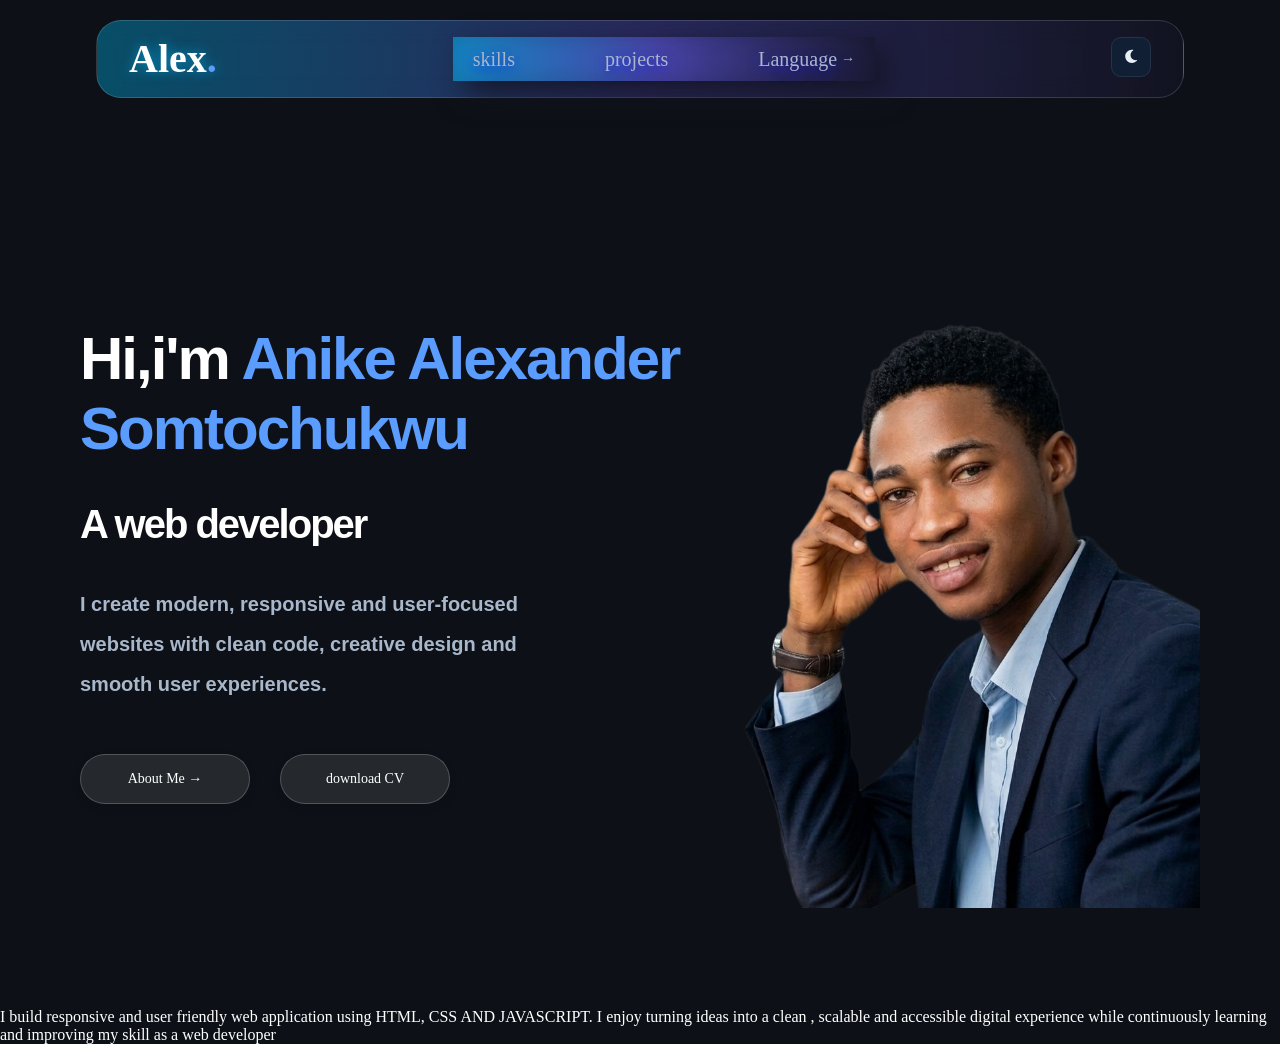
==== index.html @ 9631a53b "Add files via upload" ====
<!DOCTYPE html>
<html lang="en">
<head>
    <meta charset="UTF-8">
    <meta name="viewport" content="width=device-width, initial-scale=1.0">
    <title>Alex portfolio</title>
    <link rel="stylesheet" href="style.css">
</head>

<body>

    <input type="checkbox" id="theme-toggle">
    
    <nav>
     <a href="index.html" class="logo">Alex<b style="color: #5B9CFF;">.</b></a>

     <div  class="nav-link">
      <a href="">skills</a>
      <a href="">projects</a>


       <div class="lang-dropdown">
      <a href="" class="lang-btn">
    Language <span class="arrow">→</span>
      </a>
  <div class="dropdown-content">
    <a href="#en">English</a>
    <a href="#es">Español (Spanish)</a>
    <a href="#fr">Français (French)</a>
    <a href="#de">Deutsch (German)</a>
    <a href="#zh">中文 (Chinese)</a>
    <a href="#ja">日本語 (Japanese)</a>
    <a href="#ar">العربية (Arabic)</a>
    <a href="#pt">Português (Portuguese)</a>
    <a href="#ru">Русский (Russian)</a>
    <a href="#hi">हिन्दी (Hindi)</a>
    <a href="#ag">Argetina</a>
   </div>
    </div>
     </div>
     
      <label for="theme-toggle" class="theme-toggle-label">
    <img src="assets/moon.svg" alt="Toggle Theme" class="theme-icon">
  </label>
    </nav>



    <!--hero section-->

    <section class="hero-section">
        <div class="hero-text">
        <h1>Hi,i'm <span id="myname">Anike Alexander <br>Somtochukwu</span></h1>

        <h3 class="hero-h3">A web developer</h3>
         
        <p class="hero-p">I create modern, responsive and user-focused websites with
           clean code, creative design and smooth user experiences.
        </p>


        <div class="hero-btn">
        <a href="about.html"><button class="about">About Me →</button></a>
        <a href=""><button class="cv">download CV</button></a>
        </div>
        </div>
         <img src="assets/proffessional 1 (1).png" alt="" class="hero-img">
    </section>


    <!---->
    <section>
       <p>I build responsive and user friendly web application
             using HTML, CSS AND JAVASCRIPT. I enjoy turning ideas into a clean , scalable
            and accessible digital experience while continuously learning and
             improving my skill as a web developer
        </p>

    </section>


</body>
</html>
---- style.css ----
* {
    margin: 0%;
    padding: 0%;
    box-sizing: border-box;
}

body {
    font-family: "inter" sans-serif;
    padding: 0%;
    margin: 0%;
    background-color: #08111F;
    padding-top: 120px; 
}



nav {
  position: fixed;
  top: 20px;
  left: 50%;
  transform: translateX(-50%); 
  z-index: 1000; 
 overflow: visible !important; 
  display: flex;
  justify-content: space-between;
  align-items: center;

  width: 85%;
  max-width: 1200px;
  padding: 16px 32px;

  border-radius: 25px;
  background: linear-gradient(
    90deg,
    rgba(0, 194, 255, 0.35) 0%,
    rgba(108, 99, 255, 0.30) 50%,
    rgba(20, 20, 35, 0.80) 100%
  );
  backdrop-filter: blur(12px);
  border: 1px solid rgba(255, 255, 255, 0.15);
}



.nav-link {
    display: flex;
    gap: 50px; 
    
     background: linear-gradient(
    90deg, 
    rgba(0, 194, 255, 0.45) 0%, 
    rgba(108, 99, 255, 0.25) 50%, 
    rgba(20, 20, 35, 0.6) 100% );

  
  backdrop-filter: blur(12px);
  box-shadow: 12px 12px 30px  rgba(20, 20, 35, 0.9)  ;
}

.nav-link a{
    text-decoration: none;
    color: #A9B7CA;
    font-size: 20px;
    font-weight: medium;
    font-family: "inter" sans-serif;
    line-height: 24px;
    padding: 10px 20px; 
    border-radius: 40px;
}

.nav-link a:hover {
    background-color: rgba(0, 0, 255, 0.533);
    transition: 1.0s ;
}

nav a {
    text-decoration: none;
    color: white;
    font-size: 40px;
    font-weight: medium;
    font-family: "inter" sans-serif;
    line-height: 24px;
    text-shadow: 0px 4px 12px rgba(0, 0, 255, 0.533);
}

.logo::after {
  content: '';
  position: absolute;
  bottom: 0;
  left: 0;
  width: 100%;
  height: 2px;
  background-color: #00c2ff; 
  border-radius: 2px;

  transform: scaleX(0);
  transform-origin: bottom right; 
  transition: transform 0.3s ease-out;

}

.logo:hover::after {
  transform: scaleX(1);
  transform-origin: bottom left;
}


.nav-link a::after {
  content: '';
  position: absolute;
  bottom: 0;
  left: 0;
  width: 100%;
  height: 2px;
  background-color: #00c2ff; 
  border-radius: 2px;

  transform: scaleX(0);
  transform-origin: bottom right; 
  transition: transform 0.3s ease-out;
}


.nav-link a:hover::after {
  transform: scaleX(1);
  transform-origin: bottom left;
}

.nav-link a:hover {
  color: #ffffff;
}


nav img:hover{
    
    cursor: pointer;
}



.lang-dropdown {
  position: relative;
  display: inline-block;
  padding-bottom: 10px;
  margin-bottom: -10px;
}

.lang-btn {
  
  color: #a9b7ca;
  font-size: 16px;
  font-weight: 500;
  cursor: pointer;
  padding: 0;
  font-family: inherit;
  display: flex;
  align-items: center;
  gap: 4px;
}

.lang-dropdown:hover .lang-btn {
  color: #ffffff;
}


.arrow {
  font-size: 14px;
  transition: transform 0.2s ease;
}

.lang-dropdown:hover .arrow {
  transform: rotate(90deg);
}


.dropdown-content {
  display: none;
  position: absolute;
  top: 100%;
  left: 50%;
  transform: translateX(-50%);
  min-width: 150px;
  max-height: 300px;
  overflow-y: auto;
  
  background: #141423; 
  background: rgba(20, 20, 35, 0.95);
  backdrop-filter: blur(12px);
  border: 1px solid rgba(255, 255, 255, 0.15);
  border-radius: 12px;
  padding: 8px 0;
  box-shadow: 0 10px 25px rgba(0, 0, 0, 0.5);
  z-index: 9999; scrollbar-width:thin;
}


.lang-dropdown:hover .dropdown-content {
  display: block;
}


.dropdown-content a {
  color: #a9b7ca;
  padding: 8px 16px;
  text-decoration: none;
  display: block;
  font-size: 14px;
  white-space: nowrap;
}

.dropdown-content a:hover {
  background: rgba(0, 194, 255, 0.2);
  color: #ffffff;
}

input{
  display: none;
}

/* --- about backgroud color change --- */
:root {
  --bg-color: #0d1117;
  --text-color: #ffffff;
  --logo-color: #ffffff;
  --nav-text: #a9b7ca;
  --hero-p-color: #a9b7ca;
   --hero-imglight:display:none; 
  --img:url(url(../../Pictures/generated.jfif))
  --nav-bg: linear-gradient(90deg, rgba(0, 194, 255, 0.35) 0%, rgba(108, 99, 255, 0.30) 50%, rgba(20, 20, 35, 0.80) 100%);
  --border-color: rgba(255, 255, 255, 0.15);
  --btn-bg: rgba(255, 255, 255, 0.1);
  --btn-border: rgba(255, 255, 255, 0.2);
  --text-glow: 0 0 12px rgba(0, 194, 255, 0.6);
}

/* Light Mode Overrides */
body:has(#theme-toggle:checked) {
  --bg-color: #f4f7fc;
  --text-color: #0f172a;           
  --logo-color: #0f172a;           
  --nav-text: #f6f9fd; 
  --h1-color:#0f172a;  
  --hero-p-color:#1E293B; 
  --hero-imglight:display:block;       
  --nav-bg: linear-gradient(90deg, rgba(0, 194, 255, 0.25) 0%, rgba(108, 99, 255, 0.20) 50%, rgba(255, 255, 255, 0.70) 100%);
  --border-color: rgba(0, 194, 255, 0.3);
  --btn-bg:#0f172a;
  
  --btn-border: rgba(0, 0, 0, 0.15);
  --text-glow: none;              
}


body {
  background-color: var(--bg-color);
  color: var(--text-color);
  transition: background-color 0.3s ease, color 0.3s ease;
}

.logo {
  color: var(--logo-color) !important;
  font-weight: 700;
  text-shadow: var(--text-glow);
  text-decoration: none;
  transition: color 0.3s ease;
}

.nav-link a, .lang-btn {
  color: var(--nav-text) !important;
  font-weight: 500;
  transition: color 0.3s ease;
}

.nav-link a:hover, .lang-btn:hover {
  color: #00c2ff !important;
}






/*hero section*/


.hero-section {
    padding: 100px 80px;
   display: flex;
   justify-content: space-between;
   align-items: center;
}

h1 {
    width: 100%;
    color: var(--h1-color) !important;
    color: white;
    font-family: "inter", sans-serif;
    font-size: 60px;
    font-weight: bolder;
    line-height: 70px;
    letter-spacing: -2px;
}

.hero-h3 {
    width: 100%;
    color: var(--text-color) !important;
    font-family: "inter", sans-serif;
    font-size: 40px;
    font-weight: 600;
    line-height: 20px;
    letter-spacing: -2px;
    margin-top: 50px;

}

#myname {
  color:#5B9CFF;
  opacity: 100%;
}

.hero-p {
    width: 90%;
    max-width: 500px;
    color: var(--hero-p-color) !important;
    color: #A9B7CA;
    font-family: "inter", sans-serif;
    font-size: 20px;
    font-weight: 600;
    line-height: 40px;
    margin-bottom: 50px;
    margin-top: 50px; 
}

.about {
  background: var(--btn-bg);
  color: var(--text-color);
  border: 1px solid var(--btn-border);
  padding: 10px 20px;
  border-radius: 25px;
  font-family: inherit;
  font-size: 14px;
  font-weight: 500;
  cursor: pointer;
  box-shadow: 0 4px 12px rgba(0, 0, 0, 0.05);
  transition: all 0.3s ease;
  width: 170px; height: 50px;
  
}

.cv {
  background: var(--btn-bg);
  color: var(--text-color);
  border: 1px solid var(--btn-border);
  padding: 10px 20px;
  border-radius: 25px;
  font-family: inherit;
  font-size: 14px;
  font-weight: 500;
  cursor: pointer;
  box-shadow: 0 4px 12px rgba(0, 0, 0, 0.05);
  transition: all 0.3s ease;
  width: 170px; height: 50px;
}

.hero-btn {
  display: flex;
  gap:30px;
}

.about:hover, .cv:hover {
  border-color: #00c2ff;
  transform: translateY(-4px);
}

.hero-img {
  max-width: 90%;
  width: 500px;
  height: auto;
  background:transparent;
   animation: fadeInRight 0.8s ease-out 0.3s forwards, float 5s ease-in-out infinite 1.1s;
  opacity: 0; 
  
}


.hero-text {
  animation: fadeInUp 0.8s ease-out forwards;
}


@keyframes fadeInUp {
  from {
    opacity: 0;
    transform: translateY(20px);
  }
  to {
    opacity: 1;
    transform: translateY(0);
  }
}

@keyframes fadeInRight {
  from {
    opacity: 0;
    transform: translateX(30px);
  }
  to {
    opacity: 1;
    transform: translateX(0);
  }
}


@keyframes float {
  0%, 100% {
    transform: translateY(0px);
  }
  50% {
    transform: translateY(-10px);
  }
}
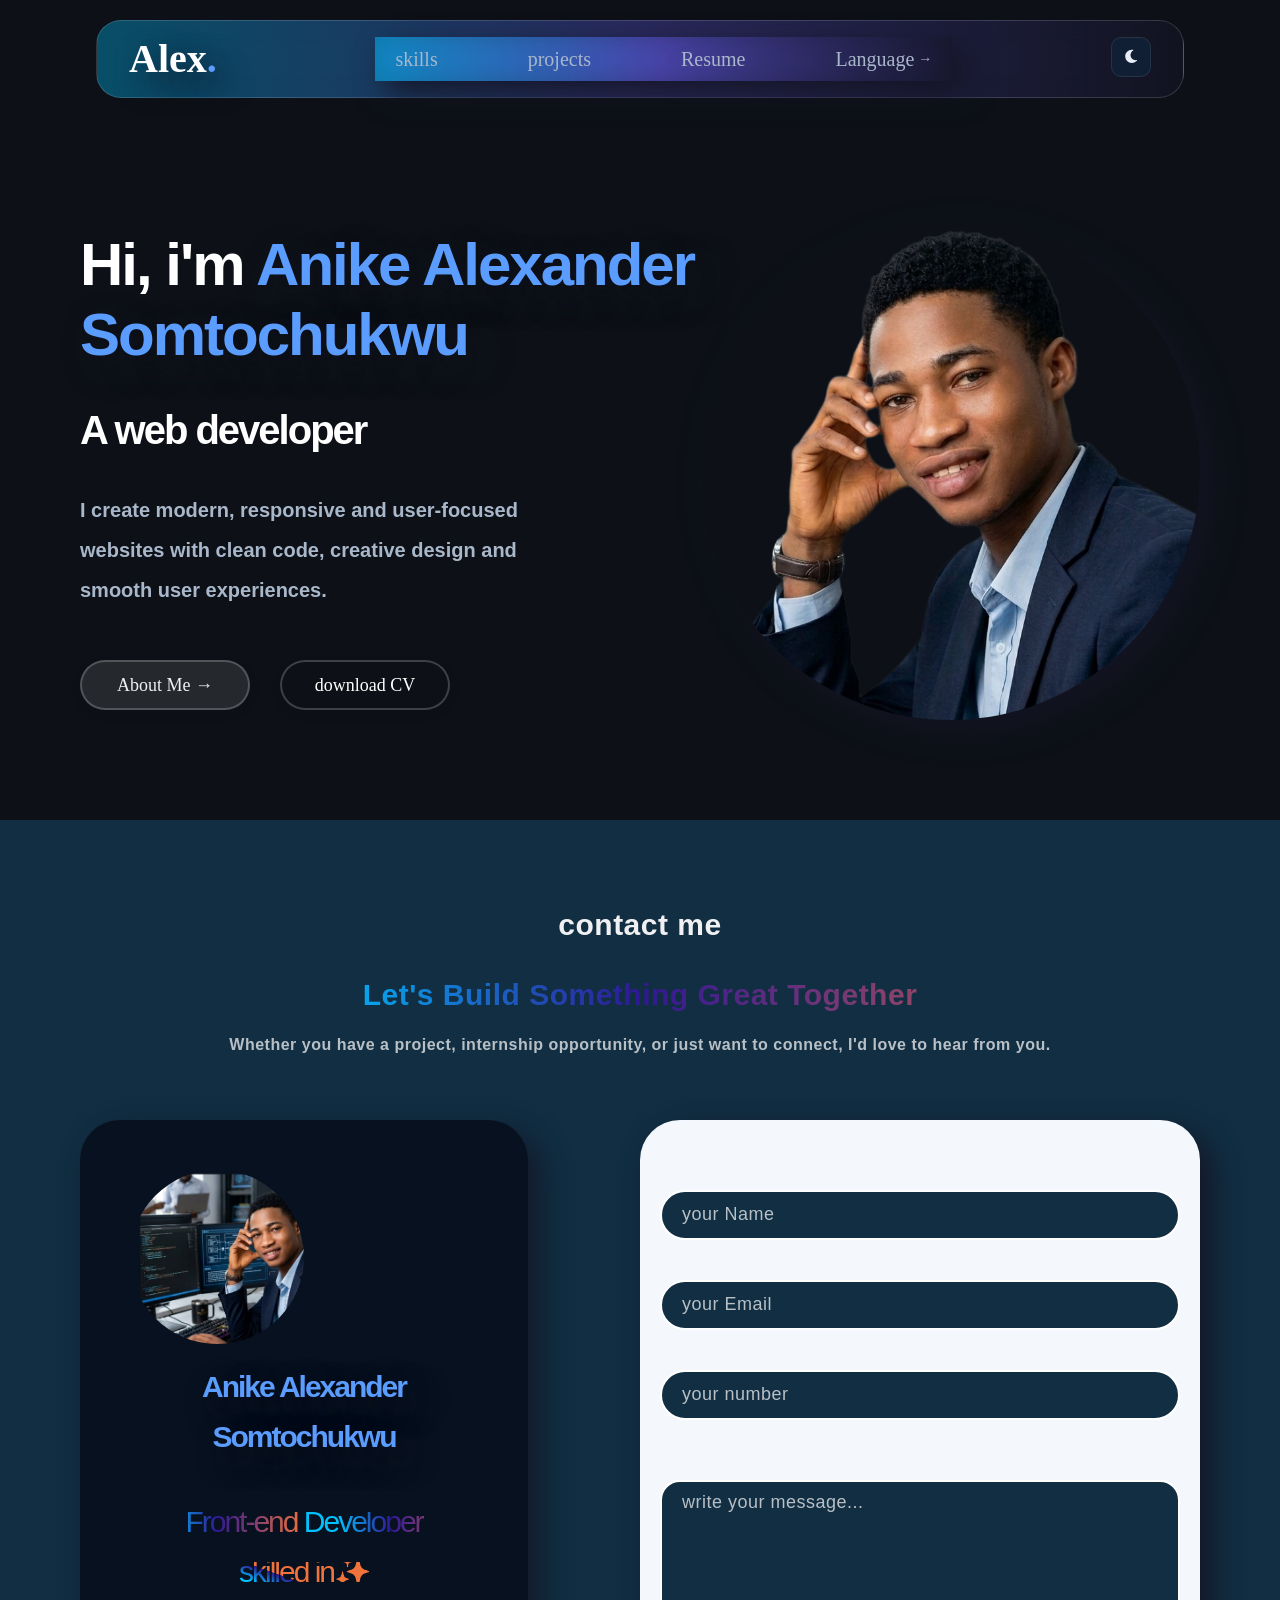
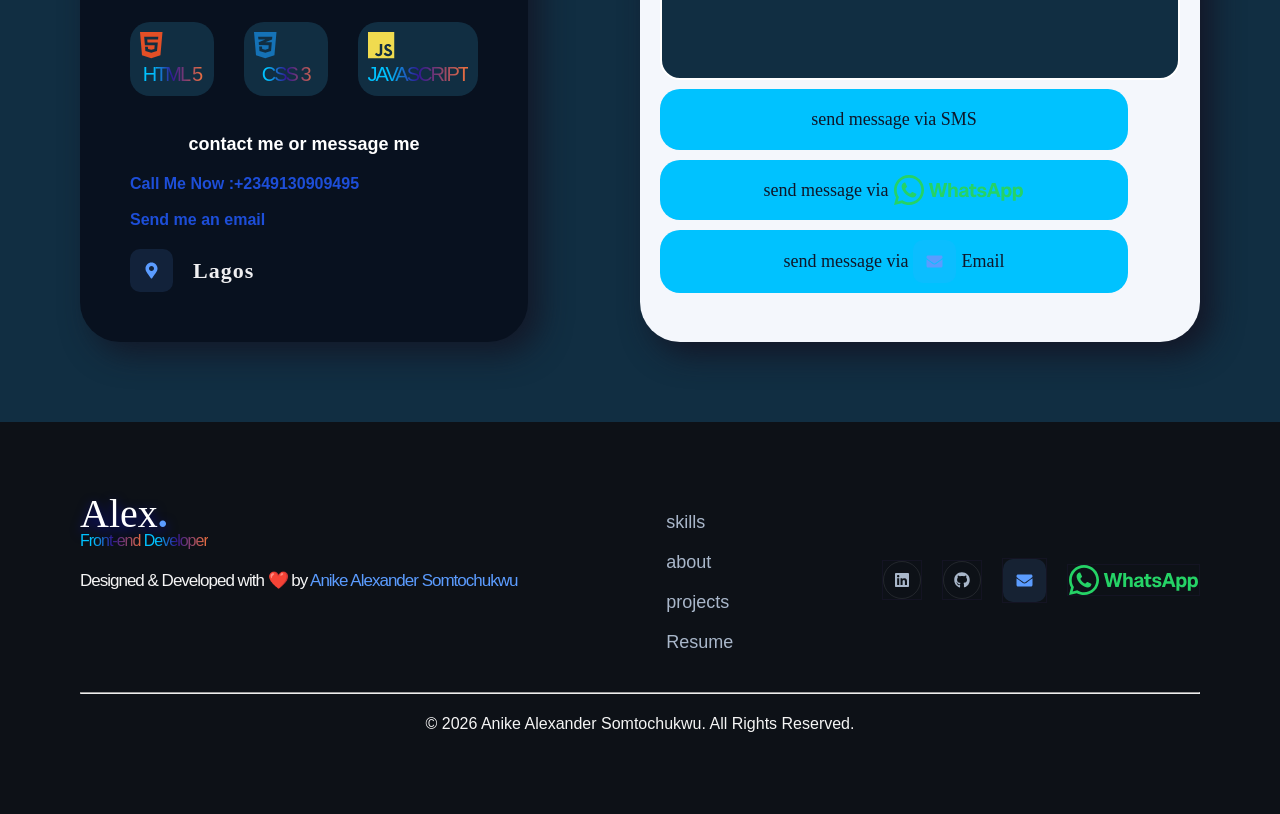
==== commit 3dfaf9cd: "Add files via upload" ====
--- a/index.html
+++ b/index.html
@@ -15,9 +15,9 @@
      <a href="index.html" class="logo">Alex<b style="color: #5B9CFF;">.</b></a>
 
      <div  class="nav-link">
-      <a href="">skills</a>
-      <a href="">projects</a>
-
+      <a href="skill.html">skills</a>
+      <a href="projects.html">projects</a>
+       <a href="">Resume</a>
 
        <div class="lang-dropdown">
       <a href="" class="lang-btn">
@@ -50,7 +50,7 @@
 
     <section class="hero-section">
         <div class="hero-text">
-        <h1>Hi,i'm <span id="myname">Anike Alexander <br>Somtochukwu</span></h1>
+        <h1>Hi, i'm <span id="myname">Anike Alexander <br>Somtochukwu</span></h1>
 
         <h3 class="hero-h3">A web developer</h3>
          
@@ -69,14 +69,109 @@
 
 
     <!---->
-    <section>
-       <p>I build responsive and user friendly web application
-             using HTML, CSS AND JAVASCRIPT. I enjoy turning ideas into a clean , scalable
-            and accessible digital experience while continuously learning and
-             improving my skill as a web developer
-        </p>
+    <section class="contact-section">  
 
-    </section>
+       <h3 class="me">contact me</h3>
+       <h4 class="something">Let's Build Something Great Together</h4>
+       <p class="internship">Whether you have a project, internship opportunity, or just want to connect,
+         I'd love to hear from you.</p>
+         
+   <div class="contact-container" >
+
+       <div class="contact-text">
+        <img src="assets/generated 1.png" alt=""class="contact-img"> <br>
+
+         <h2 class="myname">Anike Alexander Somtochukwu</h2>
+
+         <h3 class="front-end">Front-end Developer</h3>
+
+           <h4 class="skills">skilled in✨</h4>
+
+        <div class="contact">
+
+          <div >
+            <img src="assets/html.svg" alt="">
+            <h4 class="html">HTML 5</h4>
+          </div>
+
+          <div>
+            <img src="assets/css.svg" alt="">
+            <h4 class="css">CSS 3</h4>
+          </div>
+
+          <div>
+            <img src="assets/js.svg" alt="">
+            <h4 class="js">JAVASCRIPT</h4>
+          </div>
+        </div> <br>
+
+        <h4 class="my-contact"> contact me or message me</h4>
+        <a href="tel:+2349130909495" class="call-btn"> Call Me Now :+2349130909495</a><br>
+          <br>
+        <a href="mailto:yourname@example.com?subject=Project%20Inquiry" class="email-btn">
+        Send me an email</a> <br>
+
+        <h4 class="lagos"><img src="assets/location.svg" alt=""> Lagos</h4>
+
+  </div>
+
+       
+
+      <form >
+        <input type="text" name="name"  placeholder="your Name" id="name"><br>
+
+        <input type="email" name="email" placeholder="your Email" id="email"><br>
+
+        <input type="number" name="number" placeholder="your number" id="number"><br>
+
+        <textarea name="messagge" id="message" placeholder="write your message..."></textarea>
+       
+        <a href="" class="via-sms">send message via SMS</a> 
+
+        <a href="" class="via-whatsapp"> send message via
+          <img src="assets/whatsapp.com.svg" alt="" class="form-img"></a> 
+
+        <a href="" class="via-email">  send message via<img src="assets/email.com.svg" alt="" class="form-img">
+          Email</a> 
+
+      </form>
+
+  </div>
+  </section>
+
+
+    <!--footer-->
+
+    <footer>
+      <div class="footer-container">
+       
+        <div>
+      <a href="index.html" class="footer-logo">Alex<b style="color: #5B9CFF;">.</b></a><br>
+      <small >Front-end Developer</small>
+      <p>Designed & Developed with ❤️ by <span style="color: #5B9CFF;">Anike Alexander Somtochukwu</span></p>
+       </div>
+      
+      <div class="footer-link">
+       <a href="">skills</a><br>
+       <a href="about.html">about</a><br>
+      <a href="">projects</a><br>
+       <a href="">Resume</a>
+      </div>
+      
+      <div class="footer-img">
+        <a href=""><img src="assets/linkdin.svg" alt="linkdin logo" ></a>
+        <a href=""><img src="assets/github.svg" alt="github logo"></a>
+        <a href=""><img src="assets/email.com.svg" alt=""></a>
+        <a href=""><img src="assets/whatsapp.com.svg" alt=""></a>
+      </div>
+
+    </div>
+
+    <hr>
+
+    <p class="lastp">© 2026 Anike Alexander Somtochukwu. All Rights Reserved.</p>
+
+    </footer>
 
 
 </body>
--- a/style.css
+++ b/style.css
@@ -73,7 +73,7 @@
     transition: 1.0s ;
 }
 
-nav a {
+.logo {
     text-decoration: none;
     color: white;
     font-size: 40px;
@@ -86,10 +86,10 @@
 .logo::after {
   content: '';
   position: absolute;
-  bottom: 0;
-  left: 0;
-  width: 100%;
-  height: 2px;
+  bottom: 20%;
+  left: 2%;
+  width: 100px;
+  height: 3px;
   background-color: #00c2ff; 
   border-radius: 2px;
 
@@ -135,7 +135,6 @@
     
     cursor: pointer;
 }
-
 
 
 .lang-dropdown {
@@ -213,7 +212,7 @@
   color: #ffffff;
 }
 
-input{
+#theme-toggle{
   display: none;
 }
 
@@ -224,8 +223,11 @@
   --logo-color: #ffffff;
   --nav-text: #a9b7ca;
   --hero-p-color: #a9b7ca;
-   --hero-imglight:display:none; 
-  --img:url(url(../../Pictures/generated.jfif))
+   --hero-img-color:transparent;
+   --contact-section: #112E42; 
+   --something:#F0F0F2;
+   --footer:#0d1117;
+   --opacity:0.7;
   --nav-bg: linear-gradient(90deg, rgba(0, 194, 255, 0.35) 0%, rgba(108, 99, 255, 0.30) 50%, rgba(20, 20, 35, 0.80) 100%);
   --border-color: rgba(255, 255, 255, 0.15);
   --btn-bg: rgba(255, 255, 255, 0.1);
@@ -240,8 +242,11 @@
   --logo-color: #0f172a;           
   --nav-text: #f6f9fd; 
   --h1-color:#0f172a;  
-  --hero-p-color:#1E293B; 
-  --hero-imglight:display:block;       
+  --hero-p-color:#1E293B;   
+  --contact-section: #F0F0F2;
+  --something:#112E42;
+  --footer:#0d1117;
+  --opacity:1;
   --nav-bg: linear-gradient(90deg, rgba(0, 194, 255, 0.25) 0%, rgba(108, 99, 255, 0.20) 50%, rgba(255, 255, 255, 0.70) 100%);
   --border-color: rgba(0, 194, 255, 0.3);
   --btn-bg:#0f172a;
@@ -263,6 +268,7 @@
   text-shadow: var(--text-glow);
   text-decoration: none;
   transition: color 0.3s ease;
+   text-shadow: 12px 12px 30px  rgba(20, 20, 35, 0.9) 
 }
 
 .nav-link a, .lang-btn {
@@ -316,6 +322,7 @@
 #myname {
   color:#5B9CFF;
   opacity: 100%;
+   text-shadow: 12px 12px 30px  rgba(20, 20, 35, 0.6) 
 }
 
 .hero-p {
@@ -333,31 +340,32 @@
 
 .about {
   background: var(--btn-bg);
-  color: var(--text-color);
-  border: 1px solid var(--btn-border);
+  color: var(--contact-section);
+  color: #F0F0F2;
+  border: 2px solid var(--btn-border);
   padding: 10px 20px;
   border-radius: 25px;
   font-family: inherit;
-  font-size: 14px;
+  font-size: 18px;
   font-weight: 500;
   cursor: pointer;
-  box-shadow: 0 4px 12px rgba(0, 0, 0, 0.05);
+  box-shadow: 0 4px 12px rgba(0, 0, 0, 0.06);
   transition: all 0.3s ease;
   width: 170px; height: 50px;
   
 }
 
 .cv {
-  background: var(--btn-bg);
+  background: var(--bg-color);
   color: var(--text-color);
-  border: 1px solid var(--btn-border);
+  border: 2.5px solid var(--btn-border);
   padding: 10px 20px;
   border-radius: 25px;
   font-family: inherit;
-  font-size: 14px;
+  font-size: 18px;
   font-weight: 500;
   cursor: pointer;
-  box-shadow: 0 4px 12px rgba(0, 0, 0, 0.05);
+  box-shadow: 0 4px 12px rgba(0, 0, 0, 0.06);
   transition: all 0.3s ease;
   width: 170px; height: 50px;
 }
@@ -373,13 +381,14 @@
 }
 
 .hero-img {
-  max-width: 90%;
+  max-width: 90%;border-radius: 50%; aspect-ratio: 1/1;
+  object-fit: cover;
   width: 500px;
   height: auto;
   background:transparent;
    animation: fadeInRight 0.8s ease-out 0.3s forwards, float 5s ease-in-out infinite 1.1s;
   opacity: 0; 
-  
+   box-shadow: 12px 12px 30px  rgba(20, 20, 35, 0.9)  ;
 }
 
 
@@ -422,3 +431,883 @@
 
 
 
+
+/*contact section*/
+
+
+
+.contact-section {
+  padding: 80px;
+  background-color: #112E42;
+  background-color: var(--contact-section);
+  perspective: 1000px; 
+  view-timeline: --sectionScroll block;
+}
+
+.contact-container {
+   display: flex;
+     justify-content: space-between;
+     margin-top: 50px;
+}
+
+.me {
+  font-family: "inter", sans-serif;
+    font-size: 30px;
+    font-weight: bold;
+    line-height: 50px;
+    letter-spacing: 0.5px; 
+    text-align: center;
+    margin-bottom: 20px;
+     color: var(--something);
+
+}
+
+.something {
+   font-family: "inter", sans-serif;
+    font-size: 30px;
+    font-weight: bold;
+    line-height: 50px;
+    letter-spacing: 0.5px; 
+    text-align: center;
+    margin-top: 20px;
+      background-image: linear-gradient(90deg, #00C2FF 20%, #2F1893 50%, #F2723C 100%);
+  -webkit-background-clip: text;
+  background-clip: text;
+  color: transparent;
+}
+
+.internship {
+   font-family: "inter", sans-serif;
+    font-size: 16px;
+    font-weight: bold;
+    line-height: 50px;
+    letter-spacing: 0.5px; 
+    text-align: center;
+    opacity: 70%;
+}
+
+.myname {
+  color:#5B9CFF;
+  opacity: 100%;
+   text-shadow: 12px 12px 30px  rgba(20, 20, 35, 0.8) ;
+   font-family: "inter", sans-serif;
+    font-size: 30px;
+    font-weight: bold;
+    line-height: 50px;
+    letter-spacing: -2px; 
+    text-align: center; 
+    width: 100%;
+}
+
+.front-end {
+  text-align: center;
+   width: 100%;
+    font-family: "inter", sans-serif;
+    font-size: 30px;
+    font-weight: 300;
+    line-height: 20px;
+    letter-spacing: -2px;
+    margin-top: 50px;
+    background-image: linear-gradient(90deg, #00C2FF 20%, #2F1893 50%, #F2723C 100%);
+  -webkit-background-clip: text;
+  background-clip: text;
+  color: transparent;
+  animation: textShine 3s ease-in-out infinite;
+  background-size: 50% auto;
+}
+
+@keyframes textShine {
+  0% {
+    background-position: 200% center; 
+  }
+  30% {
+    background-position: -200% center; 
+  }
+  100% {
+    background-position: -200% center; 
+  }
+}
+
+.skills {
+  text-align: center;
+   width: 100%;
+    font-family: "inter", sans-serif;
+    font-size: 30px;
+    font-weight: 300;
+    line-height: 20px;
+    letter-spacing: -2px;
+    margin-top: 30px;
+    background-image: linear-gradient(380deg, #00C2FF 40%, #2F1893 55%,  #F2723C 30%);
+  -webkit-background-clip: text;
+  background-clip: text;
+  color: transparent;
+   animation: textShine 3.2s ease-in-out infinite;
+  background-size: 72.5% auto;
+}
+
+.contact-img {
+  border-radius: 50%; aspect-ratio: 1/1;
+  object-fit: cover;
+  width: 50%;
+  max-width: 700px;
+  justify-content: center;
+  justify-self: center;
+   display: flex;
+}
+
+.contact-text {
+  background-color: #08111F;
+  border-radius: 40px;
+  width: 40%;
+  max-width: 700px;
+  padding: 50px;
+  box-shadow: 12px 12px 30px  rgba(20, 20, 35, 0.8);
+  animation: slideFromBottom linear both;
+  animation-timeline: --sectionScroll;
+  animation-range: entry 0% entry 100%;
+}
+
+@keyframes slideFromBottom {
+  0% {
+    opacity: 0;
+    transform: translateY(700px); 
+  }
+  100% {
+    opacity: 1;
+    transform: translateY(0);     
+  }
+}
+
+
+.contact {
+  display: flex;
+  gap: 30px;
+  margin-top: 40px;
+  justify-content: center;
+  width: 100%;
+  height: fit-content;
+}
+
+.contact div {
+  padding: 10px 10px;
+  background-color: #112E42;
+  border-radius: 20px;
+  width: 100%;
+  max-width: 200px;
+}
+
+.html, .css, .js {
+  text-align: center;
+   width: 100%;
+    font-family: "inter", sans-serif;
+    font-size: 20px;
+    font-weight: 300;
+    line-height: auto;
+    letter-spacing: -2px;
+    background-image: linear-gradient(90deg, #00C2FF 20%, #2F1893 50%,  #F2723C 100%);
+  -webkit-background-clip: text;
+  background-clip: text;
+  color: transparent;
+}
+
+.my-contact {
+  text-align: center;
+  font-family:'Poppins', 'Inter', sans-serif;
+  font-size: 18px;
+  color: #ffffff;
+  text-decoration: none;
+  font-weight: 600;
+  margin-top: 20px;
+  margin-bottom: 20px;
+}
+
+.call-btn {
+  font-family:'Poppins', 'Inter', sans-serif;
+  font-size: 16px;
+  color: #1d4ed8;
+  text-decoration: none;
+  font-weight: 600;
+  transition: color 0.2s ease;
+  margin-top: 30px;
+}
+
+.call-btn:hover {
+  color: #ffffff;
+}
+
+.email-btn {
+  font-family:'Poppins', 'Inter', sans-serif;
+  color: #1d4ed8;
+  text-decoration: none;
+    font-size: 16px;
+  font-weight: 600;
+  transition: color 0.2s;
+  margin-top: 20px;
+}
+
+.email-btn:hover {
+  color: #ffffff;
+}
+
+form {
+  width: 50%;
+  background-color: #f4f7fc;
+  box-shadow: 12px 12px 30px  rgba(20, 20, 35, 0.9);
+  border-radius: 40px;
+  padding: 30px 20px;
+  animation: popFromBackground linear both;
+  animation-timeline: --sectionScroll;
+  animation-range: entry 0% center 50%;
+}
+
+@keyframes popFromBackground {
+  0% {
+    opacity: 0;
+    
+    transform: translateZ(-300px) scale(0.9);
+  }
+  100% {
+    opacity: 1;
+    
+    transform: translateZ(0) scale(1.2);
+  }
+}
+
+#email, #number, #name {
+   width: 100%;
+   border-radius: 40px;
+   height: 50px;
+   margin-top:40px;
+   border: 2px solid #ffffff;
+   background-color: #112E42; 
+   padding: 10px 20px;
+   background-color: var(--contact-section);
+   border: 2px solid var(--logo-color);
+   caret-color:#ffffff ;
+  color: #ffffff;
+  color: var(--logo-color);
+   caret-color: var(--logo-color);
+   font-family: 'Poppins', 'Inter', sans-serif;
+  font-size: 16px;                           
+  font-weight: 500;                           
+  font-style: normal;                         
+  letter-spacing: 0.5px;                      
+
+}
+
+#message {
+  width: 100%;
+  height: 200px;
+  margin-top: 60px;
+  padding: 10px 20px;
+  background-color: #112E42;
+  border-radius: 20px;
+  resize: none;
+    background-color: var(--contact-section);
+   border: 2px solid var(--logo-color);
+   caret-color:#ffffff ;
+  color: #ffffff;
+  color: var(--logo-color);
+  caret-color: var(--logo-color);
+  font-family: 'Poppins', 'Inter', sans-serif;
+  font-size: 17px;                           
+  font-weight: 500;                           
+  font-style: normal;                         
+  letter-spacing: 0.5px; 
+}
+
+::placeholder {
+   font-family: "inter", sans-serif;
+    font-size: 18px;
+    font-weight: 300;
+    line-height: auto;
+  color: #ffffff;opacity: 0.7;
+  color: var(--logo-color);
+ opacity: var(--opacity);
+}
+
+.form-img {
+  cursor: pointer;
+}
+
+.via-sms {
+   display: inline-flex;
+   justify-content: center;
+   text-align: center;
+  background-color: #00c2ff;
+  color: #0f172a;
+  width: 90%;
+  padding: 20px 10px;
+  border: none;
+  border-radius: 20px;
+  margin: 5px 0px;
+  font-size: 18px;
+  text-decoration: none;
+}
+
+.via-whatsapp {
+   display: inline-flex;
+  justify-content: center;
+  text-align: center;
+   background-color: #00c2ff;
+  color: #0f172a;
+  width: 90%;
+  padding: 15px 10px;
+  border: none;
+  border-radius: 20px;
+  margin: 5px 0px;
+  font-size: 18px;
+  display: flex;
+  align-items: center;
+  gap: 5px;
+  text-decoration: none;
+}
+
+.via-email {
+  display: inline-flex;
+  justify-content: center;
+  text-align: center;
+   background-color: #00c2ff;
+  color: #0f172a;
+  width: 90%;
+  padding: 10px 10px;
+  border: none;
+  border-radius: 20px;
+  margin: 5px 0px;
+  font-size: 18px;
+  align-items: center;
+  gap: 5px;
+  text-decoration: none;
+}
+
+.via-sms:hover {
+  background-color: #0d1117;
+  color: #ffffff;
+  cursor: pointer;
+}
+
+.via-whatsapp:hover {
+  background-color: green;
+  color: #ffffff;
+  cursor: pointer;
+}
+
+.via-email:hover {
+   background-color: #0d1117;
+  color: #ffffff;
+  cursor: pointer;
+}
+
+.lagos {
+  display: flex;
+  align-items: center;
+  gap: 20px;
+  font-size: 22px;
+  font-weight: 600;
+  margin-top: 20px;
+  color: #F0F0F2;
+  letter-spacing: 1px;
+  line-height: 20px;
+}
+
+
+
+
+/*skills css*/
+
+
+.skills-section {
+  background-color: #112E42;
+  background-color: var(--bg-color);
+  color: #ffffff;
+  font-family: sans-serif;
+  margin: 0%;
+  padding: 50px 80px;
+  
+}
+
+
+.skills-header {
+  text-align: center;
+  margin-bottom: 40px;
+}
+
+.badge {
+  display: inline-block;
+  background-color: #0e2035;
+  color: #38bdf8;
+  border: 1px solid #1e3a5f;
+  padding: 6px 18px;
+  border-radius: 20px;
+  font-size: 14px;
+}
+
+.skills-header h2 {
+  font-size: 32px;
+  margin: 15px 0 10px;
+  color: var(--h1-color);
+}
+
+.skills-header p {
+  color: rgb(164, 149, 177);
+  font-size: 16px;
+  max-width: 600px;
+  margin: 0 auto;
+}
+
+.blue-text {
+  color: #6366f1;
+}
+
+
+.skills-container {
+  display: flex;
+  gap: 25px;
+  flex-wrap: wrap;
+}
+
+.skill-box {
+  background-color: #0b1727;
+  border: 1px solid #172a45;
+  border-radius: 16px;
+  padding: 30px;
+  flex: 1;
+  min-width: 320px;
+}
+
+.box-title {
+  font-size: 20px;
+  margin-top: 0;
+  margin-bottom: 25px;
+  display: flex;
+  align-items: center;
+  gap: 10px;
+}
+
+.icon {
+  color: #38bdf8;
+}
+
+
+.skill-item {
+  margin-bottom: 20px;
+}
+
+.skill-info {
+  display: flex;
+  justify-content: space-between;
+  font-size: 14px;
+  font-weight: bold;
+  margin-bottom: 8px;
+}
+
+.status {
+  font-size: 12px;
+  font-weight: normal;
+}
+
+.status.advance,
+.status.upcoming {
+  color: #38bdf8;
+}
+
+.status.learning {
+  color: #00d8d6;
+}
+
+.progress-bar {
+  background-color: #112238;
+  height: 6px;
+  border-radius: 10px;
+  overflow: hidden;
+}
+
+.fill {
+  height: 100%;
+  background: linear-gradient(90deg, #38bdf8, #6366f1);
+  border-radius: 10px;
+}
+
+
+.tools-grid {
+  display: grid;
+  grid-template-columns: 1fr 1fr;
+  gap: 15px;
+}
+
+.tool-card {
+  background-color: #122238;
+  padding: 18px 15px;
+  border-radius: 10px;
+  font-size: 14px;
+  font-weight: bold;
+  display: flex;
+  align-items: center;
+  gap: 12px;
+}
+
+.tool-icon {
+  color: #38bdf8;
+}
+
+
+
+
+
+/*projects css*/
+
+.project-section {
+  padding: 50px 40px;
+  background-color: var(--contact-section);
+}
+
+.project-container {
+  display: flex;
+  gap: 50px;
+  width: 100%;
+}
+
+.project-link {
+  text-decoration: none;
+
+}
+
+.sark-project {
+  width: 100%;
+  height: fit-content;
+  background-color: #090d16;
+  padding: 20px 30px;
+  border-radius: 40px;
+  border: 1px solid #a9b7ca;
+    box-shadow: 0px 12px 30px rgba(0, 0, 0, 0.8);
+    transition: transform 0.3s cubic-bezier(0.16, 1, 0.3, 1), 
+              box-shadow 0.3s cubic-bezier(0.16, 1, 0.3, 1);
+  will-change: transform;
+}
+
+.sark-project img {
+  width: 350px;
+  height: auto;
+}
+
+.my-portfolio  {
+   width: 90%;
+  height: fit-content;
+  background-color: #090d16;
+  padding: 20px 30px;
+  border-radius: 40px;
+  border: 1px solid #a9b7ca;
+    box-shadow: 0px 12px 30px rgba(0, 0, 0, 0.8);
+    transition: transform 0.3s cubic-bezier(0.16, 1, 0.3, 1), 
+              box-shadow 0.3s cubic-bezier(0.16, 1, 0.3, 1);
+  will-change: transform;
+}
+
+.my-portfolio img {
+  width: 340px;
+  height: auto;
+}
+
+.fintech-project {
+  width: 100%;
+  height: fit-content;
+  background-color: #090d16;
+  padding: 20px 30px;
+  border-radius: 40px;
+  border: 1px solid #a9b7ca;
+  box-shadow: 0px 12px 30px rgba(0, 0, 0, 0.8);
+  transition: transform 0.3s cubic-bezier(0.16, 1, 0.3, 1), 
+              box-shadow 0.3s cubic-bezier(0.16, 1, 0.3, 1);
+  will-change: transform;
+}
+
+.fintech-project img {
+  width: 320px;
+  height: auto;
+}
+
+.fintech-project:hover, .sark-project:hover, .my-portfolio:hover{
+  transform: translateY(-20px) 
+}
+
+.project-name {
+  font-family: "lexend exa", sans-serif;
+  font-size: 22px;
+  font-weight: 500;
+  color: #F0F0F2;
+  line-height: auto;
+  text-align: center;
+  margin: 20px 0px;
+}
+
+.project-description {
+  font-family: "inter", sans-serif;
+  width: 100%;
+  font-size: 14px;
+  font-weight: 300;
+  color: #A9B7CA;
+  line-height: auto;
+  margin: 20px 0px;
+}
+
+.language-used {
+  display: flex;
+  gap: 10px;
+  margin: 50px 0px;
+  justify-content: center;
+}
+
+.language-used h4 {
+  font-family: "inter", sans-serif;
+  width: 100%;
+  font-size: 16px;
+  font-weight: 400;
+  color: var(--hero-p-color);
+  line-height: auto;
+  padding: 10px 20px;
+  background-color: #112E42;
+  background-color: var(--contact-section);
+  border-radius: 10px;
+}
+
+.live-demo {
+   font-family: "inter", sans-serif;
+   font-size: 16px;
+  font-weight: 400;
+  color: #ffffff;
+  line-height: auto;
+}
+
+
+
+
+
+/*about css*/
+
+
+.about-section {
+  
+  padding: 50px 40px;
+}
+
+.about-container {
+  display: flex;
+  gap: 30px;
+  height: 90vh; /* Keeps height contained for scroll functionality */
+
+}
+
+
+#about-h3 {
+  text-align: center;
+   color: var(--hero-p-color) !important;
+    color: var(--logo-color) !important;
+    font-family: "inter", sans-serif;
+    font-size: 50px;
+    font-weight: 600;
+    line-height: 40px;
+    margin-bottom: 50px;
+    margin-top: 50px;
+     text-shadow: 12px 12px 30px  rgba(20, 20, 35, 0.9) 
+}
+
+
+.about-content {
+  flex: 1;
+  overflow-y: auto; 
+  padding-right: 15px; scrollbar-width: thin;
+}
+
+.about-header {
+  margin-bottom: 30px;
+}
+
+.badge {
+  color: #38bdf8;
+  font-size: 12px;
+  font-weight: bold;
+  letter-spacing: 1px;
+}
+
+.about-header h2 {
+  font-size: 32px;
+  margin: 10px 0;
+}
+
+.description {
+  color: #8090a6;
+  line-height: 1.6;
+  font-size: 19px;
+}
+
+
+.cards-block-list {
+  display: block; 
+}
+
+.info-card,
+.stat-card {
+  display: block; 
+  background-color: #090d16;
+  border: 1px solid #1e293b;
+  border-radius: 16px;
+  padding: 24px;
+  margin-bottom: 20px;
+  color: #F0F0F2; 
+}
+
+.card-header {
+  display: flex;
+  align-items: center;
+  gap: 12px;
+  margin-bottom: 12px;
+}
+
+.card-icon {
+  background-color: #0f172a;
+  padding: 8px 12px;
+  border-radius: 8px;
+  color: #38bdf8;
+}
+
+.info-card h3 {
+  margin: 0;
+  font-size: 18px;
+  color: #F0F0F2;
+}
+
+.institute-item {
+  color: #38bdf8;
+  margin-bottom: 8px;
+}
+
+.sub-text {
+  color: #94a3b8;
+  margin: 5px 0;
+  font-size: 16px;
+}
+
+/* Stat Cards Block Layout */
+.stat-card {
+  text-align: center;
+  padding: 30px 20px;
+}
+
+.stat-card h2 {
+  font-size: 36px;
+  color: #38bdf8;
+  margin: 0 0 5px 0;
+}
+
+.stat-card p {
+  color: #94a3b8;
+  margin: 0;
+  font-size: 16px;
+}
+
+
+
+
+
+/*footer css*/
+
+
+
+footer {
+  padding: 80px;
+  background-color: var(--footer);
+}
+
+.footer-container {
+  display: flex;
+  justify-content: space-between;
+  margin-bottom: 30px;
+  height: fit-content;
+}
+
+.footer-logo {
+  text-decoration: none;
+    color: white;
+    font-size: 40px;
+    font-weight: medium;
+    font-family: "inter" sans-serif;
+    line-height: 24px;
+    text-shadow: 0px 4px 12px rgba(0, 0, 255, 0.533);
+    margin-bottom: 20px;
+}
+
+.footer-logo:hover{
+  color: #5B9CFF;
+  transition: 1.0s ease-out;
+}
+
+.footer-container small {
+  font-family: "inter", sans-serif;
+    font-size: 16px;
+    font-weight: 300;
+    line-height: 20px;
+    letter-spacing: -1px;
+    margin-top: 20px;
+    background-image: linear-gradient(90deg, #00C2FF 20%, #2F1893 50%, #F2723C 100%);
+  -webkit-background-clip: text;
+  background-clip: text;
+  color: transparent;
+  animation: textShine 3s ease-in-out infinite;
+  background-size: 50% auto;
+}
+
+.footer-container p {
+  font-family: "inter", sans-serif;
+  color: whitesmoke;
+    font-size: 17px;
+    font-weight: 300;
+    line-height: 20px;
+    letter-spacing: -1px;
+    margin-top: 20px;
+}
+
+.footer-link {
+  display: block;
+  column-gap: 30px;
+  height: fit-content;
+  width: fit-content;
+}
+
+.footer-link a{
+  text-decoration: none;
+   font-family: "inter", sans-serif;
+    font-size: 18px;
+    font-weight: 400;
+    line-height: 40px;
+    color: #A9B7CA;
+}
+
+.footer-link a:hover{
+  color: #5B9CFF;
+}
+
+.footer-img {
+  display: flex;
+  align-items: center;
+  gap: 20px;
+}
+
+.footer-img img{
+  border: 1px solid #141423;
+}
+
+.footer-img img:hover{
+  border-color: #5B9CFF;
+   transition: 1.0s ease-in;
+}
+
+
+.lastp {
+  text-align: center;
+  font-family: "inter", sans-serif;
+    font-size: 16px;
+    font-weight: 300;
+    line-height: 20px;
+    color: whitesmoke;
+    margin-top: 20px;
+}
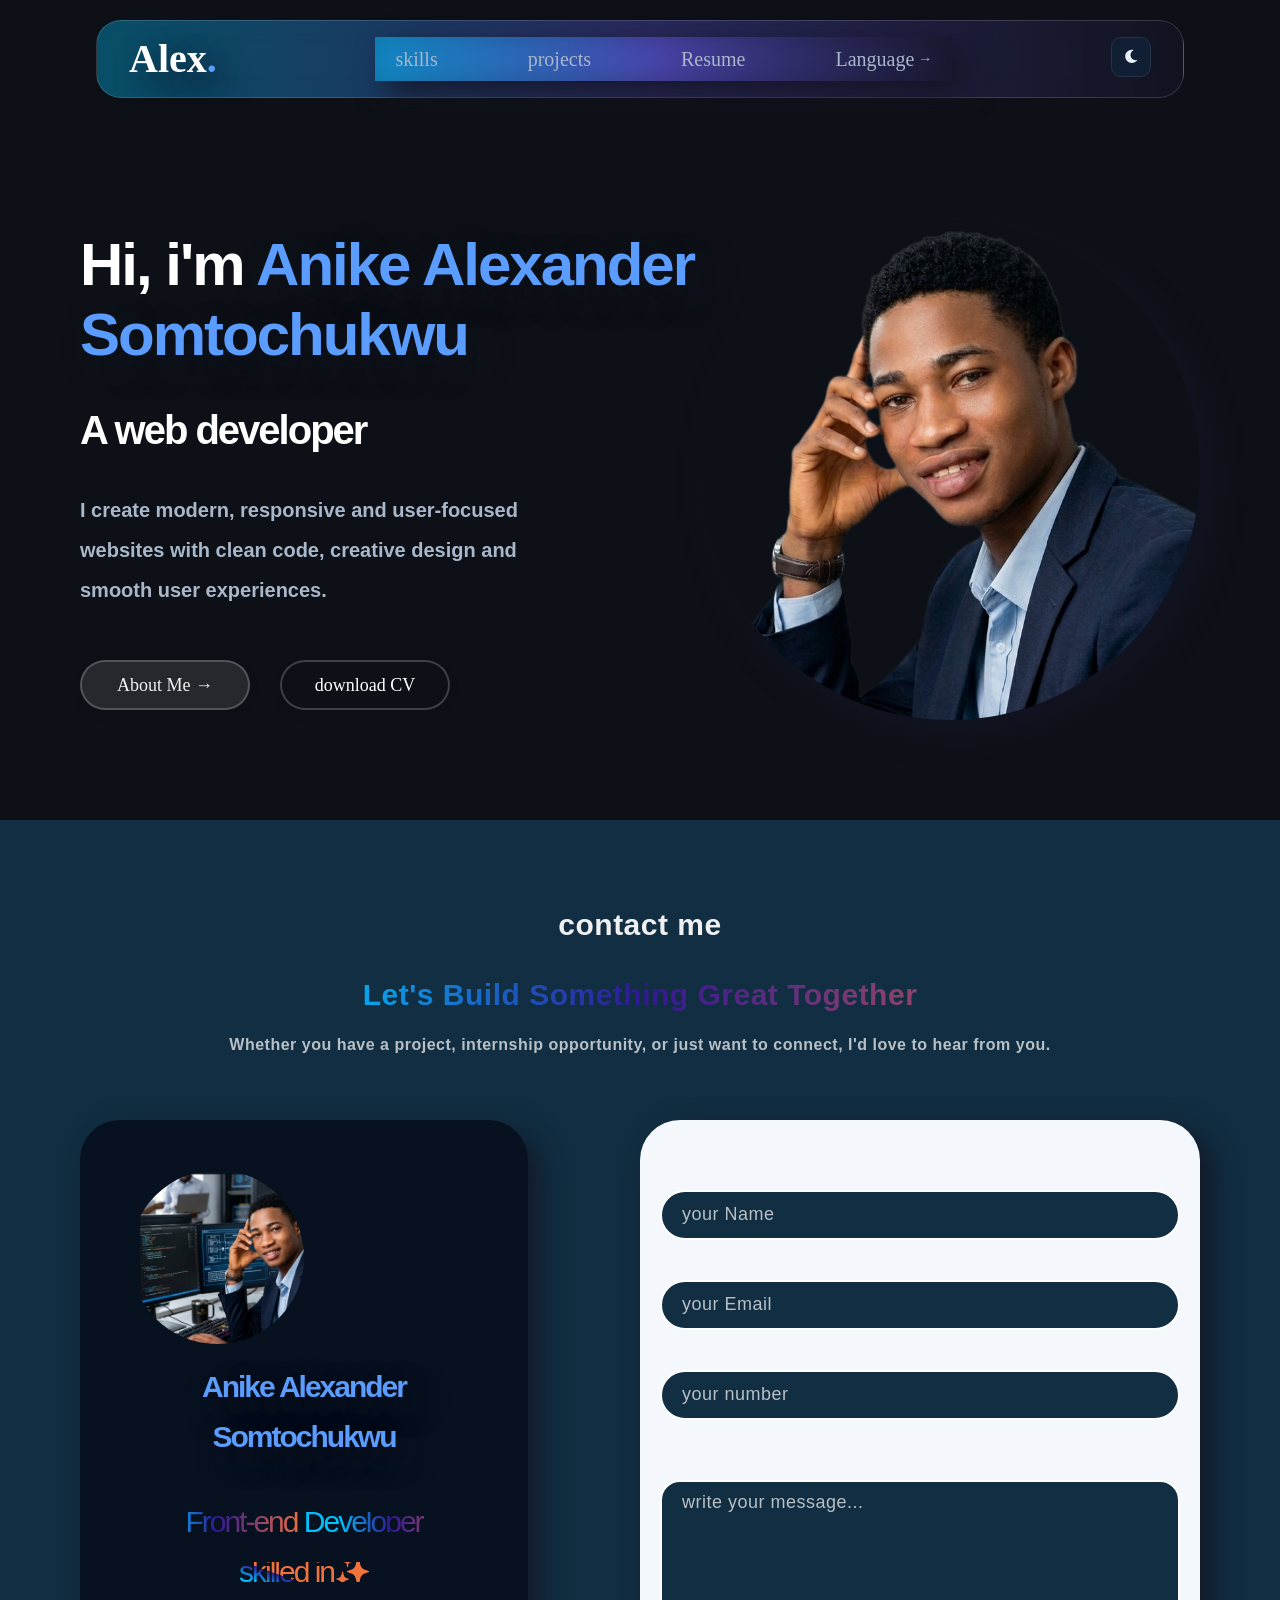
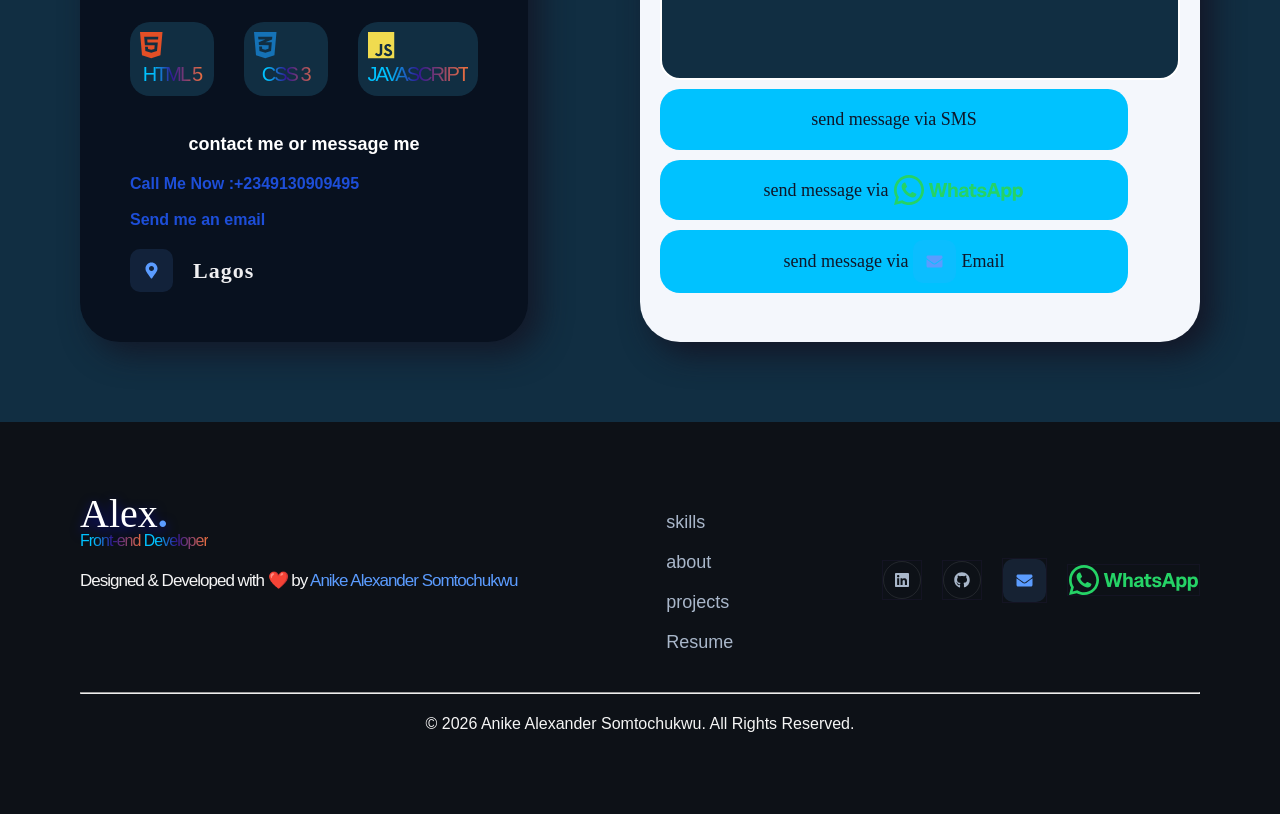
==== commit 7ae8ec28: "Add files via upload" ====
--- a/index.html
+++ b/index.html
@@ -12,7 +12,18 @@
     <input type="checkbox" id="theme-toggle">
     
     <nav>
+
+      <!--for mobile-->
+     
+    <input type="checkbox" id="menu-toggle">
+    <label for="menu-toggle" class="hamburger">
+    <span></span>
+    <span></span>
+    <span></span>
+    </label>
+
      <a href="index.html" class="logo">Alex<b style="color: #5B9CFF;">.</b></a>
+    
 
      <div  class="nav-link">
       <a href="skill.html">skills</a>
@@ -20,7 +31,7 @@
        <a href="">Resume</a>
 
        <div class="lang-dropdown">
-      <a href="" class="lang-btn">
+      <a href="javascript:void(0)" class="lang-btn">
     Language <span class="arrow">→</span>
       </a>
   <div class="dropdown-content">
@@ -65,10 +76,42 @@
         </div>
         </div>
          <img src="assets/proffessional 1 (1).png" alt="" class="hero-img">
+
     </section>
 
 
-    <!---->
+
+    <!--hero section for mobile -->
+
+      <section class="hero-mobile">
+
+        <img src="assets/proffessional 1 (1).png" alt="" class="hero-img">
+
+
+        <div class="hero-text">
+        <h1>Hi, i'm <span id="myname">Anike Alexander <br>Somtochukwu</span></h1>
+
+        <h3 class="hero-h3">A web developer</h3>
+         
+        <p class="hero-p">I create modern, responsive and user-focused websites with
+           clean code, creative design and smooth user experiences.
+        </p>
+
+
+        <div class="hero-btn">
+        <a href="about.html"><button class="about">About Me →</button></a>
+        <a href=""><button class="cv">download CV</button></a>
+        </div>
+        </div>
+         
+
+    </section>
+
+
+
+    <!--contact section-->
+
+
     <section class="contact-section">  
 
        <h3 class="me">contact me</h3>
@@ -152,9 +195,9 @@
        </div>
       
       <div class="footer-link">
-       <a href="">skills</a><br>
+       <a href="skill.html">skills</a><br>
        <a href="about.html">about</a><br>
-      <a href="">projects</a><br>
+      <a href="projects.html">projects</a><br>
        <a href="">Resume</a>
       </div>
       
@@ -174,5 +217,42 @@
     </footer>
 
 
+
+    <!--mobile footer-->
+
+
+     <footer class="mobile-footer">
+      
+      <div class="footer-container">
+       
+        <div>
+      <a href="index.html" class="footer-logo">Alex<b style="color: #5B9CFF;">.</b></a><br>
+      <small >Front-end Developer</small>
+      <p>Designed & Developed with ❤️ by <span style="color: #5B9CFF;">Anike Alexander Somtochukwu</span></p>
+       </div>
+      
+      <div class="footer-link">
+       <a href="skill.html">skills</a><br>
+       <a href="about.html">about</a><br>
+      <a href="projects.html">projects</a><br>
+       <a href="">Resume</a>
+      </div>
+      
+    </div>
+
+    <div class="footer-img">
+        <a href=""><img src="assets/linkdin.svg" alt="linkdin logo" ></a>
+        <a href=""><img src="assets/github.svg" alt="github logo"></a>
+        <a href=""><img src="assets/email.com.svg" alt=""></a>
+        <a href=""><img src="assets/whatsapp.com.svg" alt=""></a>
+      </div>
+
+    <hr>
+
+    <p class="lastp">© 2026 Anike Alexander Somtochukwu. All Rights Reserved.</p>
+
+    </footer>
+
+
 </body>
 </html>
--- a/style.css
+++ b/style.css
@@ -281,6 +281,33 @@
   color: #00c2ff !important;
 }
 
+.mobile-toggle {
+  display: none;
+}
+
+#menu-toggle {
+  display: none;
+}
+
+/* Hide hamburger icon by default on desktop */
+.hamburger {
+  display: none;
+  flex-direction: column;
+  justify-content: space-between;
+  width: 28px;
+  height: 20px;
+  cursor: pointer;
+  z-index: 1001;
+}
+
+.hamburger span {
+  display: block;
+  height: 3px;
+  width: 100%;
+  background-color: #ffffff;
+  border-radius: 3px;
+  transition: all 0.3s ease-in-out;
+}
 
 
 
@@ -288,6 +315,10 @@
 
 /*hero section*/
 
+
+.hero-mobile {
+  display:none;
+}
 
 .hero-section {
     padding: 100px 80px;
@@ -559,7 +590,7 @@
   background-color: #08111F;
   border-radius: 40px;
   width: 40%;
-  max-width: 700px;
+  height: auto;
   padding: 50px;
   box-shadow: 12px 12px 30px  rgba(20, 20, 35, 0.8);
   animation: slideFromBottom linear both;
@@ -961,10 +992,31 @@
   background-color: var(--contact-section);
 }
 
+.section-title {
+  font-size: 32px;
+  font-weight: 600;
+  font-family: "poppins", sans-serif;
+  letter-spacing: -1px;
+  text-align: center;
+  margin: 20px 0px;
+}
+
+.section-subtitle {
+ width: 50%;
+  color: #8694a8; 
+  font-size: 18px;
+  line-height: 20px;
+  text-align: center;
+  justify-self: center;
+  margin-bottom: 30px;
+}
+
 .project-container {
   display: flex;
-  gap: 50px;
-  width: 100%;
+  gap: 30px;
+  justify-content: center;
+  margin: 50px 0px;
+ 
 }
 
 .project-link {
@@ -986,7 +1038,7 @@
 }
 
 .sark-project img {
-  width: 350px;
+  width: 100%;
   height: auto;
 }
 
@@ -1004,7 +1056,7 @@
 }
 
 .my-portfolio img {
-  width: 340px;
+  width: 100%;
   height: auto;
 }
 
@@ -1022,7 +1074,7 @@
 }
 
 .fintech-project img {
-  width: 320px;
+  width: 100%;
   height: auto;
 }
 
@@ -1099,11 +1151,12 @@
 
 
 #about-h3 {
+  width: 100%;
   text-align: center;
    color: var(--hero-p-color) !important;
     color: var(--logo-color) !important;
     font-family: "inter", sans-serif;
-    font-size: 50px;
+    font-size: 40px;
     font-weight: 600;
     line-height: 40px;
     margin-bottom: 50px;
@@ -1211,7 +1264,9 @@
 
 /*footer css*/
 
-
+.mobile-footer{
+  display: none;
+}
 
 footer {
   padding: 80px;
@@ -1311,3 +1366,1281 @@
     color: whitesmoke;
     margin-top: 20px;
 }
+
+
+
+
+
+
+/*media query for mobile */
+
+
+
+
+@media (max-width:768px) {
+ 
+
+  * {
+    margin: 0%;
+    padding: 0%;
+    box-sizing: border-box;
+}
+
+body {
+    font-family: "inter" sans-serif;
+    padding: 0%;
+    margin: 0%;
+    background-color: #08111F;
+    padding-top: 120px; 
+    overflow-x: hidden;
+}
+
+:root {
+  --bg-color: #0d1117;
+  --text-color: #ffffff;
+  --logo-color: #ffffff;
+  --nav-text: #a9b7ca;
+  --hero-p-color: #a9b7ca;
+   --hero-img-color:transparent;
+   --contact-section: #112E42; 
+   --something:#F0F0F2;
+   --footer:#0d1117;
+   --opacity:0.7;
+  --nav-bg: linear-gradient(90deg, rgba(0, 194, 255, 0.35) 0%, rgba(108, 99, 255, 0.30) 50%, rgba(20, 20, 35, 0.80) 100%);
+  --border-color: rgba(255, 255, 255, 0.15);
+  --btn-bg: rgba(255, 255, 255, 0.1);
+  --btn-border: rgba(255, 255, 255, 0.2);
+  --text-glow: 0 0 12px rgba(0, 194, 255, 0.6);
+}
+
+/* Light Mode Overrides */
+body:has(#theme-toggle:checked) {
+  --bg-color: #f4f7fc;
+  --text-color: #0f172a;           
+  --logo-color: #0f172a;           
+  --nav-text: #f6f9fd; 
+  --h1-color:#0f172a;  
+  --hero-p-color:#1E293B;   
+  --contact-section: #F0F0F2;
+  --something:#112E42;
+  --footer:#0d1117;
+  --opacity:1;
+  --nav-bg: linear-gradient(90deg, rgba(0, 194, 255, 0.25) 0%, rgba(108, 99, 255, 0.20) 50%, rgba(255, 255, 255, 0.70) 100%);
+  --border-color: rgba(0, 194, 255, 0.3);
+  --btn-bg:#0f172a;
+  
+  --btn-border: rgba(0, 0, 0, 0.15);
+  --text-glow: none;              
+}
+
+
+body {
+  background-color: var(--bg-color);
+  color: var(--text-color);
+  transition: background-color 0.3s ease, color 0.3s ease;
+}
+
+nav {
+    width: 90%;
+    padding: 12px 20px;
+    justify-content: flex-start; 
+    gap: 16px;
+  }
+
+
+  .theme-toggle-label {
+    margin-left: auto;
+  }
+
+  .logo {
+    font-size: 26px;
+  }
+
+  
+  .hamburger {
+    display: flex;
+  }
+
+  /* Slide-in Mobile Menu from the Left */
+  .nav-link {
+    position: fixed;
+    top: 75px;
+    left: 0;
+    max-width: 300px;
+    width: 65%; 
+    height: calc(100vh - 100px);
+    flex-direction: column;
+    align-items: flex-start;
+    gap: 16px;
+    padding: 30px 24px;
+    border-radius: 0 24px 24px 0;
+    border-right: 1px solid rgba(255, 255, 255, 0.15);
+    background-color: var(--text-color) !important;
+    background-image: none !important;
+    backdrop-filter: none !important;
+    -webkit-backdrop-filter: none !important;
+    box-shadow: none !important;
+    transform: translateX(-100%);
+    opacity: 0;
+    visibility: hidden;
+    transition: transform 0.4s cubic-bezier(0.16, 1, 0.3, 1), opacity 0.3s ease;
+    
+  }
+
+   .nav-link a {
+    color: var(--bg-color) !important;
+   }
+
+   .lang-dropdown:focus-within .dropdown-content {
+  display: block;
+}
+
+
+.lang-dropdown:hover .dropdown-conten{
+  display: none;
+}
+
+.dropdown-content a:focus-within {
+  background-color: var(--text-color);
+  color: var(--bg-color) !important;
+}
+
+
+.dropdown-content a {
+  color: #a9b7ca !important;
+  padding: 8px 16px;
+  text-decoration: none;
+  display: block;
+  font-size: 14px;
+  white-space: nowrap;
+}
+
+.dropdown-content a {
+  background: rgba(0, 194, 255, 0.2);
+  color: #ffffff;
+}
+
+  
+  #menu-toggle:checked ~ .nav-link {
+    transform: translateX(0);
+    opacity: 1;
+    visibility: visible;
+  }
+
+  
+  #menu-toggle:checked ~ .hamburger span:nth-child(1) {
+    transform: translateY(7px) rotate(45deg);
+  }
+
+  #menu-toggle:checked ~ .hamburger span:nth-child(2) {
+    opacity: 0;
+  }
+
+  #menu-toggle:checked ~ .hamburger span:nth-child(3) {
+    transform: translateY(-8px) rotate(-45deg);
+  }
+
+
+  
+
+  /*hero section*/
+
+
+  .hero-mobile {
+  display:block;
+  padding: 30px 20px ;
+  justify-content: center;
+}
+
+.hero-section {
+   display: none;
+   
+}
+
+h1 {
+    width: 100%;
+    color: var(--h1-color) !important;
+    color: white;
+    font-family: "inter", sans-serif;
+    font-size: 30px;
+    font-weight: 600;
+    line-height: 30px;
+    letter-spacing: -1px;
+    text-align: center;
+}
+
+.hero-h3 {
+    width: 100%;
+    color: var(--text-color) !important;
+    font-family: "inter", sans-serif;
+    font-size: 30px;
+    font-weight: 600;
+    line-height: 20px;
+    letter-spacing: -1px;
+    margin-top: 50px;
+    text-align: center;
+
+}
+
+#myname {
+  color:#5B9CFF;
+  opacity: 100%;
+   text-shadow: 12px 12px 30px  rgba(20, 20, 35, 0.6) 
+}
+
+.hero-p {
+    width: 100%;
+    max-width: 500px;
+    color: var(--hero-p-color) !important;
+    color: #A9B7CA;
+    font-family: "inter", sans-serif;
+    font-size: 18px;
+    font-weight: 500;
+    line-height: 40px;
+    margin-bottom: 50px;
+    margin-top: 30px; 
+    text-align: center;
+}
+
+.about {
+  background: var(--btn-bg);
+  color: var(--contact-section);
+  color: #F0F0F2;
+  border: 2px solid var(--btn-border);
+  padding: 10px 40px;
+  border-radius: 25px;
+  font-family: inherit;
+  font-size: 14px;
+  font-weight: 300;
+  cursor: pointer;
+  box-shadow: 0 4px 12px rgba(0, 0, 0, 0.06);
+  transition: all 0.3s ease;
+  width: 400px; height: 50px;
+  width: 100%;
+}
+
+.cv {
+  background: var(--bg-color);
+  color: var(--text-color);
+  border: 2.5px solid var(--btn-border);
+  padding: 10px 40px;
+  border-radius: 25px;
+  font-family: inherit;
+  font-size: 14px;
+  font-weight: 300;
+  cursor: pointer;
+  box-shadow: 0 4px 12px rgba(0, 0, 0, 0.06);
+  transition: all 0.3s ease;
+  max-width: 400px; height: 50px;
+  width: 100%;
+}
+
+.hero-btn {
+  display: flex;
+  align-items: center;
+  justify-content: center;
+  gap:15px;
+  width: 100%;
+}
+
+.about:hover, .cv:hover {
+  border-color: #00c2ff;
+  transform: translateY(-4px);
+}
+
+.hero-img {
+  max-width: 100%;border-radius: 50%; aspect-ratio: 1/1;
+  object-fit: cover;
+  display: flex;
+  justify-content: center; 
+  justify-self: center;
+  width: 400px;
+  height: auto;
+  background:transparent;
+   animation: fadeInRight 0.8s ease-out 0.3s forwards, float 5s ease-in-out infinite 1.1s;
+  opacity: 0; 
+   box-shadow: 12px 12px 30px  rgba(20, 20, 35, 0.9)  ;
+}
+
+
+.hero-text {
+  justify-content: center;
+  justify-self: center;
+  margin-top: 50px;
+  animation: fadeInUp 0.8s ease-out forwards;
+}
+
+
+@keyframes fadeInUp {
+  from {
+    opacity: 0;
+    transform: translateY(20px);
+  }
+  to {
+    opacity: 1;
+    transform: translateY(0);
+  }
+}
+
+@keyframes fadeInRight {
+  from {
+    opacity: 0;
+    transform: translateX(30px);
+  }
+  to {
+    opacity: 1;
+    transform: translateX(0);
+  }
+}
+
+
+@keyframes float {
+  0%, 100% {
+    transform: translateY(0px);
+  }
+  50% {
+    transform: translateY(-10px);
+  }
+}
+
+
+
+
+/*contact section */
+
+
+.contact-section {
+  padding: 30px 20px; padding-bottom: 80px;
+  background-color: #112E42;
+  background-color: var(--contact-section);
+  perspective: 1000px; 
+  view-timeline: --sectionScroll block;
+}
+
+.contact-container {
+   display: block; 
+     margin-top: 30px;
+}
+
+.me {
+  font-family: "inter", sans-serif;
+    font-size: 30px;
+    font-weight: bold;
+    line-height: 50px;
+    letter-spacing: 0.5px; 
+    text-align: center;
+    margin-bottom: 20px;
+     color: var(--something);
+
+}
+
+.something {
+   font-family: "inter", sans-serif;
+    font-size: 26px;
+    font-weight: bold;
+    line-height: 30px;
+    letter-spacing: 0.5px; 
+    text-align: center;
+    margin-top: 20px;
+      background-image: linear-gradient(90deg, #00C2FF 20%, #2F1893 50%, #F2723C 100%);
+  -webkit-background-clip: text;
+  background-clip: text;
+  color: transparent;
+}
+
+.internship {
+   font-family: "inter", sans-serif;
+    font-size: 16px;
+    font-weight: bold;
+    line-height: 25px;
+    letter-spacing: 0.5px; 
+    text-align: center;
+    opacity: 70%;
+    margin-top: 20px;
+}
+
+.myname {
+  color:#5B9CFF;
+  opacity: 100%;
+   text-shadow: 12px 12px 30px  rgba(20, 20, 35, 0.8) ;
+   font-family: "inter", sans-serif;
+    font-size: 25px;
+    font-weight: 600;
+    line-height: 30px;
+    letter-spacing: -1px; 
+    text-align: center; 
+    width: 100%;
+}
+
+.front-end {
+  text-align: center;
+   width: 100%;
+    font-family: "inter", sans-serif;
+    font-size: 25px;
+    font-weight: 300;
+    line-height: 30px;
+    letter-spacing: -1px;
+    margin-top: 30px;
+    background-image: linear-gradient(90deg, #00C2FF 20%, #2F1893 50%, #F2723C 100%);
+  -webkit-background-clip: text;
+  background-clip: text;
+  color: transparent;
+  animation: textShine 3s ease-in-out infinite;
+  background-size: 50% auto;
+}
+
+@keyframes textShine {
+  0% {
+    background-position: 200% center; 
+  }
+  30% {
+    background-position: -200% center; 
+  }
+  100% {
+    background-position: -200% center; 
+  }
+}
+
+.skills {
+  text-align: center;
+   width: 100%;
+    font-family: "inter", sans-serif;
+    font-size: 30px;
+    font-weight: 300;
+    line-height: 20px;
+    letter-spacing: -2px;
+    margin-top: 30px;
+    background-image: linear-gradient(380deg, #00C2FF 40%, #2F1893 55%,  #F2723C 30%);
+  -webkit-background-clip: text;
+  background-clip: text;
+  color: transparent;
+   animation: textShine 3.2s ease-in-out infinite;
+  background-size: 72.5% auto;
+}
+
+.contact-img {
+  border-radius: 50%; aspect-ratio: 1/1;
+  object-fit: cover;
+  width: 100%;
+  max-width: 700px;
+  justify-content: center;
+  justify-self: center;
+   display: flex;
+}
+
+.contact-text { 
+  background-color: #08111F;
+  border-radius: 40px;
+  width: 100%;
+  max-width: 400px;
+  height: auto;
+  padding: 50px;
+  box-shadow: 12px 12px 30px  rgba(20, 20, 35, 0.8);
+  animation: slideFromBottom linear both;
+  animation-timeline: --sectionScroll;
+  animation-range: entry 0% entry 100%;
+  margin-bottom: 50px;
+}
+
+@keyframes slideFromBottom {
+  0% {
+    opacity: 0;
+    transform: translateY(500px); 
+  }
+  100% {
+    opacity: 1;
+    transform: translateY(0);     
+  }
+}
+
+
+.contact {
+  display: flex;
+  gap: 10px;
+  margin-top: 20px;
+  justify-content: center;
+  width: 100%;
+  height: fit-content;
+}
+
+.contact div {
+  padding: 10px 10px;
+  background-color: #112E42;
+  border-radius: 20px;
+  width: 100%;
+  
+}
+
+.html, .css, .js {
+  
+   width: 100%;
+    font-family: "inter", sans-serif;
+    font-size: 16px;
+    font-weight: 300;
+    line-height: auto;
+    letter-spacing: -1px;
+    background-image: linear-gradient(90deg, #00C2FF 20%, #2F1893 50%,  #F2723C 100%);
+  -webkit-background-clip: text;
+  background-clip: text;
+  color: transparent;
+}
+
+.my-contact {
+  text-align: center;
+  font-family:'Poppins', 'Inter', sans-serif;
+  font-size: 18px;
+  color: #ffffff;
+  text-decoration: none;
+  font-weight: 600;
+  margin-top: 20px;
+  margin-bottom: 20px;
+}
+
+.call-btn {
+  font-family:'Poppins', 'Inter', sans-serif;
+  font-size: 16px;
+  color: #1d4ed8;
+  text-decoration: none;
+  font-weight: 600;
+  transition: color 0.2s ease;
+  margin-top: 30px;
+}
+
+.call-btn:hover {
+  color: #ffffff;
+}
+
+.email-btn {
+  font-family:'Poppins', 'Inter', sans-serif;
+  color: #1d4ed8;
+  text-decoration: none;
+    font-size: 16px;
+  font-weight: 600;
+  transition: color 0.2s;
+  margin-top: 20px;
+}
+
+.email-btn:hover {
+  color: #ffffff;
+}
+
+form {
+  width: 100%;
+  max-width: 400px;
+  background-color: #f4f7fc;
+  box-shadow: 12px 12px 30px  rgba(20, 20, 35, 0.9);
+  border-radius: 40px;
+  padding: 30px 20px;
+  animation: popFromBackground linear both;
+  animation-timeline: --sectionScroll;
+  animation-range: entry 0% center 50%;
+  overflow: hidden;
+  justify-content: center;
+  justify-self: center;
+}
+
+@keyframes popFromBackground {
+  0% {
+    opacity: 0;
+    
+    transform: translateZ(-300px) scale(0.9);
+  }
+  100% {
+    opacity: 1;
+    
+    transform: translateZ(0) scale(1.2);
+  }
+}
+
+#email, #number, #name {
+   width: 100%;
+   border-radius: 40px;
+   height: 50px;
+   margin-top:20px;
+   border: 2px solid #ffffff;
+   background-color: #112E42; 
+   padding: 10px 20px;
+   background-color: var(--contact-section);
+   border: 2px solid var(--logo-color);
+   caret-color:#ffffff ;
+  color: #ffffff;
+  color: var(--logo-color);
+   caret-color: var(--logo-color);
+   font-family: 'Poppins', 'Inter', sans-serif;
+  font-size: 16px;                           
+  font-weight: 500;                           
+  font-style: normal;                         
+  letter-spacing: 0.5px;                      
+
+}
+
+#message {
+  width: 100%;
+  height: 150px;
+  margin-top: 40px;
+  padding: 10px 20px;
+  background-color: #112E42;
+  border-radius: 20px;
+  resize: none;
+    background-color: var(--contact-section);
+   border: 2px solid var(--logo-color);
+   caret-color:#ffffff ;
+  color: #ffffff;
+  color: var(--logo-color);
+  caret-color: var(--logo-color);
+  font-family: 'Poppins', 'Inter', sans-serif;
+  font-size: 17px;                           
+  font-weight: 500;                           
+  font-style: normal;                         
+  letter-spacing: 0.5px; 
+}
+
+::placeholder {
+   font-family: "inter", sans-serif;
+    font-size: 18px;
+    font-weight: 300;
+    line-height: auto;
+  color: #ffffff;opacity: 0.7;
+  color: var(--logo-color);
+ opacity: var(--opacity);
+}
+
+.form-img {
+  cursor: pointer;
+}
+
+.via-sms {
+   display: inline-flex;
+   justify-content: center;
+   text-align: center;
+  background-color: #00c2ff;
+  color: #0f172a;
+  width: 100%;
+  padding: 20px 10px;
+  border: none;
+  border-radius: 20px;
+  margin: 5px 0px;
+  font-size: 18px;
+  text-decoration: none;
+}
+
+.via-whatsapp {
+   display: inline-flex;
+  justify-content: center;
+  text-align: center;
+   background-color: #00c2ff;
+  color: #0f172a;
+  width: 100%;
+  padding: 15px 10px;
+  border: none;
+  border-radius: 20px;
+  margin: 5px 0px;
+  font-size: 18px;
+  display: flex;
+  align-items: center;
+  gap: 5px;
+  text-decoration: none;
+}
+
+.via-email {
+  display: inline-flex;
+  justify-content: center;
+  text-align: center;
+   background-color: #00c2ff;
+  color: #0f172a;
+  width: 100%;
+  padding: 10px 10px;
+  border: none;
+  border-radius: 20px;
+  margin: 5px 0px;
+  font-size: 18px;
+  align-items: center;
+  gap: 5px;
+  text-decoration: none;
+}
+
+.via-sms:focus-within {
+  background-color: #0d1117;
+  color: #ffffff;
+  cursor: pointer;
+}
+
+.via-whatsapp:focus-within {
+  background-color: green;
+  color: #ffffff;
+  cursor: pointer;
+}
+
+.via-email:focus-within {
+   background-color: #0d1117;
+  color: #ffffff;
+  cursor: pointer;
+}
+
+.lagos {
+  display: flex;
+  align-items: center;
+  gap: 20px;
+  font-size: 22px;
+  font-weight: 600;
+  margin-top: 20px;
+  color: #F0F0F2;
+  letter-spacing: 1px;
+  line-height: 20px;
+}
+
+
+
+
+
+/*about media querry */
+
+
+
+.about-section {
+  
+  padding: 30px 20px;
+}
+
+.about-container {
+  display: block;
+  row-gap: 30px;
+  height: 100%; 
+
+}
+
+
+#about-h3 {
+  width: 100%;
+  text-align: center;
+   color: var(--hero-p-color) !important;
+    color: var(--logo-color) !important;
+    font-family: "inter", sans-serif;
+    font-size: 40px;
+    font-weight: 600;
+    line-height: 40px;
+    margin-bottom: 50px;
+    margin-top: 50px;
+     text-shadow: 12px 12px 30px  rgba(20, 20, 35, 0.9) 
+}
+
+
+.about-content {
+  flex: 1;
+  overflow-y: auto; 
+  height: 40vh;
+  padding-right: 15px; scrollbar-width: thin;
+}
+
+.about-header {
+  margin-bottom: 30px;
+  
+}
+
+.badge {
+  color: #38bdf8;
+  font-size: 12px;
+  font-weight: bold;
+  letter-spacing: 1px;
+}
+
+.about-header h2 {
+  font-size: 25px;
+  font-family: "inter", sans-serif;
+  margin: 10px 0;
+}
+
+.description {
+  color: #8090a6;
+  line-height: 1.6;
+  font-size: 19px;
+}
+
+
+.cards-block-list {
+  display: block; 
+}
+
+.info-card,
+.stat-card {
+  display: block; 
+  background-color: #090d16;
+  border: 1px solid #1e293b;
+  border-radius: 16px;
+  padding: 24px;
+  margin-bottom: 20px;
+  color: #F0F0F2; 
+}
+
+.card-header {
+  display: flex;
+  align-items: center;
+  gap: 12px;
+  margin-bottom: 12px;
+}
+
+.card-icon {
+  background-color: #0f172a;
+  padding: 8px 12px;
+  border-radius: 8px;
+  color: #38bdf8;
+}
+
+.info-card h3 {
+  margin: 0;
+  font-size: 18px;
+  color: #F0F0F2;
+}
+
+.institute-item {
+  color: #38bdf8;
+  margin-bottom: 8px;
+}
+
+.sub-text {
+  color: #94a3b8;
+  margin: 5px 0;
+  font-size: 16px;
+}
+
+/* Stat Cards Block Layout */
+.stat-card {
+  text-align: center;
+  padding: 30px 20px;
+}
+
+.stat-card h2 {
+  font-size: 36px;
+  color: #38bdf8;
+  margin: 0 0 5px 0;
+}
+
+.stat-card p {
+  color: #94a3b8;
+  margin: 0;
+  font-size: 16px;
+}
+
+
+
+
+
+
+/*skill media querry*/
+
+
+.skills-section {
+  background-color: #112E42;
+  background-color: var(--bg-color);
+  color: #ffffff;
+  font-family: sans-serif;
+  margin: 0%;
+  padding: 30px 20px;
+  
+}
+
+
+.skills-header {
+  text-align: center;
+  margin-bottom: 40px;
+}
+
+.badge {
+  display: inline-block;
+  background-color: #0e2035;
+  color: #38bdf8;
+  border: 1px solid #1e3a5f;
+  padding: 6px 18px;
+  border-radius: 20px;
+  font-size: 14px;
+}
+
+.skills-header h2 {
+  font-size: 32px;
+  margin: 15px 0 10px;
+  color: var(--h1-color);
+}
+
+.skills-header p {
+  color: rgb(164, 149, 177);
+  font-size: 16px;
+  max-width: 600px;
+  margin: 0 auto;
+}
+
+.blue-text {
+  color: #6366f1;
+}
+
+
+.skills-container {
+  display: flex;
+  gap: 25px;
+  flex-wrap: wrap;
+}
+
+.skill-box {
+  background-color: #0b1727;
+  border: 1px solid #172a45;
+  border-radius: 16px;
+  padding: 30px 20px;
+  flex: 1;
+  min-width: 300px;
+}
+
+.box-title {
+  font-size: 20px;
+  margin-top: 0;
+  margin-bottom: 25px;
+  display: flex;
+  align-items: center;
+  gap: 10px;
+ 
+}
+
+.icon {
+  color: #38bdf8;
+}
+
+
+.skill-item {
+  margin-bottom: 20px;
+}
+
+.skill-info {
+  display: flex;
+  justify-content: space-between;
+  font-size: 14px;
+  font-weight: bold;
+  margin-bottom: 8px;
+}
+
+.status {
+  font-size: 12px;
+  font-weight: normal;
+}
+
+.status.advance,
+.status.upcoming {
+  color: #38bdf8;
+}
+
+.status.learning {
+  color: #00d8d6;
+}
+
+.progress-bar {
+  background-color: #112238;
+  height: 6px;
+  border-radius: 10px;
+  overflow: hidden;
+}
+
+.fill {
+  height: 100%;
+  background: linear-gradient(90deg, #38bdf8, #6366f1);
+  border-radius: 10px;
+}
+
+
+.tools-grid {
+  display: grid;
+  grid-template-columns: 1fr 1fr;
+  gap: 15px;
+  
+}
+
+.tool-card {
+  background-color: #122238;
+  padding: 18px 15px;
+  border-radius: 10px;
+  font-size: 14px;
+  font-weight: bold;
+  display: flex;
+  align-items: center;
+  gap: 12px;
+}
+
+.tool-icon {
+  color: #38bdf8;
+}
+
+
+
+
+
+
+/*projects media querry*/
+
+
+.project-section {
+  padding: 30px 20px;
+  background-color: var(--contact-section);
+}
+
+.section-title {
+  font-size: 32px;
+  font-weight: 600;
+  font-family: "lexend exa" sans-serif;
+  letter-spacing: -1px;
+  text-align: center;
+  margin: 20px 0px;
+}
+
+.section-subtitle {
+ width: 100%;
+  color: #8694a8; 
+  font-size: 18px;
+  line-height: 20px;
+  text-align: center;
+  justify-self: center;
+  margin-bottom: 30px;
+}
+
+.project-container {
+  display: block;
+  justify-content: center;
+  margin: 50px 0px;
+  
+}
+
+.project-link {
+  text-decoration: none;
+
+}
+
+.sark-project {
+  width: 100%;
+   max-width: 400px;
+  height: fit-content;
+  background-color: #090d16;
+  padding: 20px 30px;
+  border-radius: 40px;
+  border: 1px solid #a9b7ca;
+    box-shadow: 0px 12px 30px rgba(0, 0, 0, 0.8);
+    transition: transform 0.3s cubic-bezier(0.16, 1, 0.3, 1), 
+              box-shadow 0.3s cubic-bezier(0.16, 1, 0.3, 1);
+  will-change: transform;
+}
+
+.sark-project img {
+  width: 100%;
+  height: auto;
+}
+
+.my-portfolio  {
+   width: 100%;
+    max-width: 400px;
+  height: fit-content;
+  background-color: #090d16;
+  padding: 20px 30px;
+  border-radius: 40px;
+  border: 1px solid #a9b7ca;
+    box-shadow: 0px 12px 30px rgba(0, 0, 0, 0.8);
+    transition: transform 0.3s cubic-bezier(0.16, 1, 0.3, 1), 
+              box-shadow 0.3s cubic-bezier(0.16, 1, 0.3, 1);
+  will-change: transform;
+   margin-top: 30px;
+}
+
+.my-portfolio img {
+  width: 100%;
+  height: auto;
+}
+
+.fintech-project {
+  width: 100%;
+  max-width: 400px;
+  height: fit-content;
+  background-color: #090d16;
+  padding: 20px 30px;
+  border-radius: 40px;
+  border: 1px solid #a9b7ca;
+  box-shadow: 0px 12px 30px rgba(0, 0, 0, 0.8);
+  transition: transform 0.3s cubic-bezier(0.16, 1, 0.3, 1), 
+              box-shadow 0.3s cubic-bezier(0.16, 1, 0.3, 1);
+  will-change: transform;
+  margin-top: 30px;
+}
+
+.fintech-project img {
+  width: 100%;
+  height: auto;
+}
+
+.fintech-project:hover, .sark-project:hover, .my-portfolio:hover{
+  transform: translateY(-20px) 
+}
+
+.project-name {
+  font-family: "lexend exa", sans-serif;
+  font-size: 22px;
+  font-weight: 500;
+  color: #F0F0F2;
+  line-height: auto;
+  text-align: center;
+  margin: 20px 0px;
+}
+
+.project-description {
+  font-family: "inter", sans-serif;
+  width: 100%;
+  font-size: 14px;
+  font-weight: 300;
+  color: #A9B7CA;
+  line-height: auto;
+  margin: 20px 0px;
+}
+
+.language-used {
+  display: flex;
+  gap: 10px;
+  margin: 50px 0px;
+  justify-content: center;
+}
+
+.language-used h4 {
+  font-family: "inter", sans-serif;
+  width: 50%;
+  font-size: 14px;
+  font-weight: 400;
+  color: var(--hero-p-color);
+  line-height: auto;
+  padding: 10px 10px;
+  background-color: #112E42;
+  background-color: var(--contact-section);
+  border-radius: 10px;
+}
+
+.live-demo {
+   font-family: "inter", sans-serif;
+   font-size: 16px;
+  font-weight: 400;
+  color: #ffffff;
+  line-height: auto;
+}
+
+
+
+
+
+/*footer*/
+
+.mobile-footer{
+  display: block;
+  padding: 30px 20px;
+  background-color: var(--footer);
+
+}
+
+footer {
+  display: none;
+  
+}
+
+.footer-container {
+  display: flex;
+  gap: 30px;
+  justify-content: space-around;
+  margin-bottom: 30px;
+  height: fit-content;
+}
+
+.footer-logo {
+  text-decoration: none;
+    color: white;
+    font-size: 40px;
+    font-weight: medium;
+    font-family: "inter" sans-serif;
+    line-height: 24px;
+    text-shadow: 0px 4px 12px rgba(0, 0, 255, 0.533);
+    margin-bottom: 20px;
+}
+
+.footer-logo:focus-within{
+  color: #5B9CFF;
+  transition: 0.1ms ease-out;
+}
+
+.footer-container small {
+  font-family: "inter", sans-serif;
+    font-size: 16px;
+    font-weight: 300;
+    line-height: 20px;
+    letter-spacing: -1px;
+    background-image: linear-gradient(90deg, #00C2FF 20%, #2F1893 50%, #F2723C 100%);
+  -webkit-background-clip: text;
+  background-clip: text;
+  color: transparent;
+  animation: textShine 3s ease-in-out infinite;
+  background-size: 50% auto;
+}
+
+.footer-container p {
+  font-family: "inter", sans-serif;
+  color: whitesmoke;
+    font-size: 16px;
+    font-weight: 300;
+    line-height: 20px;
+    letter-spacing: -1px;
+    margin-top: 20px;
+    width: 60%;
+    min-width: 200px;
+}
+
+.footer-link {
+  display: block;
+  column-gap: 30px;
+  height: fit-content;
+  width: fit-content;
+}
+
+.footer-link a{
+  text-decoration: none;
+   font-family: "inter", sans-serif;
+    font-size: 18px;
+    font-weight: 400;
+    line-height: 40px;
+    color: #A9B7CA;
+}
+
+.footer-link a:focus-within{
+  color: #5B9CFF;
+}
+
+.footer-img {
+  display: flex;
+  align-items: center;
+  gap: 20px;
+  justify-content: center;
+  margin-bottom: 20px;
+}
+
+.footer-img img{
+  border: 1px solid #141423;
+}
+
+.footer-img img:focus-within{
+  border-color: #5B9CFF;
+   transition: 0.1ms ease-in;
+}
+
+
+.lastp {
+  text-align: center;
+  font-family: "inter", sans-serif;
+    font-size: 14px;
+    font-weight: 300;
+    line-height: 20px;
+    color: whitesmoke;
+    margin-top: 20px;
+}
+
+
+ 
+
+}
+
+
+
+
